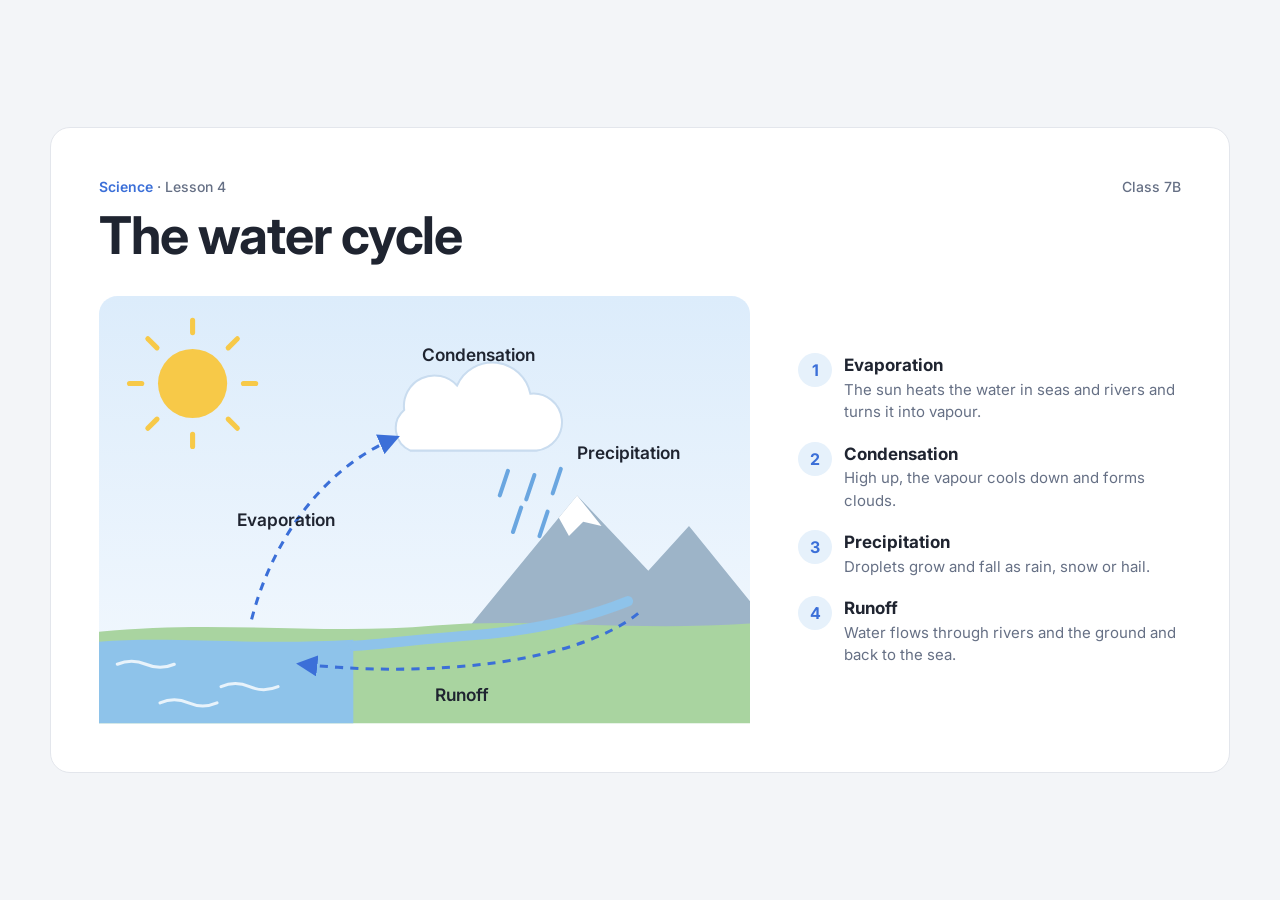
==== demo/aula.html @ 2f236cf4 "Cenas de demonstração para as capturas da loja (aula, estudo, revisão de design e roteiro) em pt, en" ====
<!doctype html>
<html lang="pt-BR">
<head>
<meta charset="utf-8">
<meta name="viewport" content="width=device-width, initial-scale=1">
<title>O ciclo da água</title>
<link rel="preconnect" href="https://fonts.googleapis.com">
<link href="https://fonts.googleapis.com/css2?family=Inter:wght@400;500;600;700&display=swap" rel="stylesheet">
<link rel="stylesheet" href="demo.css">
</head>
<body>
<div class="wrap">
  <main class="slide">
    <div class="kicker"><span><b data-t="subject">Ciências</b> · <span data-t="lesson">Aula 4</span></span><span data-t="class">Turma 7B</span></div>
    <h1 data-t="h1">O ciclo da água</h1>
    <div class="body">
      <svg viewBox="0 0 640 420" role="img" aria-label="">
        <defs>
          <linearGradient id="sky" x1="0" y1="0" x2="0" y2="1"><stop offset="0" stop-color="#dcecfb"/><stop offset="1" stop-color="#f4f9fe"/></linearGradient>
          <marker id="arrow" viewBox="0 0 10 10" refX="7" refY="5" markerWidth="7" markerHeight="7" orient="auto-start-reverse"><path d="M0,0 L10,5 L0,10 z" fill="#3b6fd8"/></marker>
        </defs>
        <rect width="640" height="420" rx="18" fill="url(#sky)"/>
        <!-- sun -->
        <g transform="translate(92 86)">
          <circle r="34" fill="#f7c948"/>
          <g stroke="#f7c948" stroke-width="5" stroke-linecap="round">
            <line x1="0" y1="-50" x2="0" y2="-62"/><line x1="0" y1="50" x2="0" y2="62"/><line x1="-50" y1="0" x2="-62" y2="0"/><line x1="50" y1="0" x2="62" y2="0"/>
            <line x1="35" y1="35" x2="44" y2="44"/><line x1="-35" y1="35" x2="-44" y2="44"/><line x1="35" y1="-35" x2="44" y2="-44"/><line x1="-35" y1="-35" x2="-44" y2="-44"/>
          </g>
        </g>
        <!-- cloud -->
        <g fill="#ffffff" stroke="#c9dcef" stroke-width="2">
          <path d="M300 112 a30 30 0 0 1 52 -24 a38 38 0 0 1 72 8 a28 28 0 0 1 6 56 h-124 a24 24 0 0 1 -6 -40 z"/>
        </g>
        <!-- rain -->
        <g stroke="#6aa6e0" stroke-width="4" stroke-linecap="round">
          <line x1="402" y1="172" x2="394" y2="196"/><line x1="428" y1="176" x2="420" y2="200"/><line x1="454" y1="170" x2="446" y2="194"/>
          <line x1="415" y1="208" x2="407" y2="232"/><line x1="441" y1="212" x2="433" y2="236"/>
        </g>
        <!-- mountains -->
        <path d="M360 330 L470 196 L540 270 L580 226 L640 300 L640 330 z" fill="#9db4c8"/>
        <path d="M470 196 L494 226 L476 222 L462 236 L452 218 z" fill="#ffffff"/>
        <!-- land and sea -->
        <path d="M0 330 C120 318 220 334 330 324 C420 316 520 330 640 322 L640 420 L0 420 z" fill="#a9d4a0"/>
        <path d="M0 340 C70 334 150 344 250 338 L250 420 L0 420 z" fill="#8ec3ea"/>
        <path d="M18 362 q14 -6 28 0 t28 0 M120 384 q14 -6 28 0 t28 0 M60 400 q14 -6 28 0 t28 0" fill="none" stroke="#ffffff" stroke-width="3" stroke-linecap="round" opacity=".8"/>
        <!-- river -->
        <path d="M520 300 C470 320 420 330 360 334 C310 338 280 342 250 344" fill="none" stroke="#8ec3ea" stroke-width="10" stroke-linecap="round"/>
        <!-- arrows -->
        <g fill="none" stroke="#3b6fd8" stroke-width="3" stroke-dasharray="8 7" marker-end="url(#arrow)">
          <path d="M150 318 C170 240 220 170 290 140"/>
          <path d="M530 312 C470 360 330 376 200 362"/>
        </g>
        <g font-size="17" font-weight="600" fill="#1f2430">
          <text x="136" y="226" data-t="evaporation">Evaporação</text>
          <text x="318" y="64" data-t="condensation">Condensação</text>
          <text x="470" y="160" data-t="precipitation">Precipitação</text>
          <text x="330" y="398" data-t="runoff">Escoamento</text>
        </g>
      </svg>
      <ol class="steps">
        <li><span class="n">1</span><div><h3 data-t="s1">Evaporação</h3><p data-t="s1p">O calor do sol transforma a água dos mares e rios em vapor.</p></div></li>
        <li><span class="n">2</span><div><h3 data-t="s2">Condensação</h3><p data-t="s2p">No alto, o vapor esfria e forma as nuvens.</p></div></li>
        <li><span class="n">3</span><div><h3 data-t="s3">Precipitação</h3><p data-t="s3p">As gotas crescem e caem como chuva, neve ou granizo.</p></div></li>
        <li><span class="n">4</span><div><h3 data-t="s4">Escoamento</h3><p data-t="s4p">A água corre pelos rios e pelo solo e volta ao mar.</p></div></li>
      </ol>
    </div>
  </main>
</div>
<script>
window.T = {
  en: { title: 'The water cycle', subject: 'Science', lesson: 'Lesson 4', 'class': 'Class 7B', h1: 'The water cycle',
    evaporation: 'Evaporation', condensation: 'Condensation', precipitation: 'Precipitation', runoff: 'Runoff',
    s1: 'Evaporation', s1p: 'The sun heats the water in seas and rivers and turns it into vapour.',
    s2: 'Condensation', s2p: 'High up, the vapour cools down and forms clouds.',
    s3: 'Precipitation', s3p: 'Droplets grow and fall as rain, snow or hail.',
    s4: 'Runoff', s4p: 'Water flows through rivers and the ground and back to the sea.' },
  es: { title: 'El ciclo del agua', subject: 'Ciencias', lesson: 'Clase 4', 'class': 'Grupo 7B', h1: 'El ciclo del agua',
    evaporation: 'Evaporación', condensation: 'Condensación', precipitation: 'Precipitación', runoff: 'Escorrentía',
    s1: 'Evaporación', s1p: 'El calor del sol convierte el agua de mares y ríos en vapor.',
    s2: 'Condensación', s2p: 'En lo alto, el vapor se enfría y forma las nubes.',
    s3: 'Precipitación', s3p: 'Las gotas crecen y caen como lluvia, nieve o granizo.',
    s4: 'Escorrentía', s4p: 'El agua corre por ríos y suelos y vuelve al mar.' }
};
</script>
<script src="demo.js"></script>
</body>
</html>
---- demo/demo.css ----
/* Shared look of the demo scenes: light only, so every screenshot matches. */
:root {
  --ink: #1f2430; --muted: #667085; --line: #e3e6ec; --paper: #ffffff; --page: #f3f5f8;
  --blue: #3b6fd8; --sky: #e6f1fb; --sea: #8ec3ea; --green: #8fc79a; --sand: #f1e2bf;
  --orange: #e8894a; --plum: #6b4fa0;
  color-scheme: light;
}
* { box-sizing: border-box; }
html, body { margin: 0; }
body {
  background: var(--page); color: var(--ink); min-height: 100vh;
  font: 16px/1.5 "Inter", system-ui, -apple-system, "Segoe UI", Roboto, sans-serif;
  -webkit-font-smoothing: antialiased;
}
h1, h2, h3, p { margin: 0; }
svg text { font-family: "Inter", system-ui, sans-serif; }
.wrap { min-height: 100vh; display: flex; align-items: center; justify-content: center; padding: 24px 16px; }

/* ---- Index ---- */
.index { max-width: 720px; margin: 0 auto; padding: 48px 16px; }
.index h1 { font-size: 28px; letter-spacing: -0.01em; margin-bottom: 8px; }
.index p { color: var(--muted); margin-bottom: 28px; }
.scene { background: var(--paper); border: 1px solid var(--line); border-radius: 16px; padding: 18px 20px; margin-bottom: 12px; }
.scene h2 { font-size: 18px; }
.scene p { margin: 2px 0 10px; font-size: 14px; }
.scene a { display: inline-block; margin-right: 14px; color: var(--blue); font-weight: 600; text-decoration: none; }

/* ---- 1. Lesson slide ---- */
.slide {
  width: min(1180px, 100%); background: var(--paper); border-radius: 20px; padding: clamp(20px, 4vw, 48px);
  border: 1px solid var(--line);
}
.slide .kicker { display: flex; justify-content: space-between; color: var(--muted); font-size: 14px; font-weight: 500; }
.slide .kicker b { color: var(--blue); font-weight: 600; }
.slide h1 { font-size: clamp(30px, 5vw, 52px); letter-spacing: -0.02em; line-height: 1.1; margin: 10px 0 clamp(16px, 3vw, 32px); }
.slide .body { display: grid; grid-template-columns: 1.7fr 1fr; gap: clamp(20px, 4vw, 48px); align-items: center; }
.slide svg { width: 100%; height: auto; display: block; }
.steps { list-style: none; padding: 0; margin: 0; display: grid; gap: 18px; }
.steps li { display: grid; grid-template-columns: 34px 1fr; gap: 12px; align-items: start; }
.steps .n { width: 34px; height: 34px; border-radius: 50%; background: var(--sky); color: var(--blue); font-weight: 700; display: grid; place-items: center; }
.steps h3 { font-size: 17px; }
.steps p { color: var(--muted); font-size: 15px; }
@media (max-aspect-ratio: 1/1) { .slide .body { grid-template-columns: 1fr; } }

/* ---- 2. Study sheet ---- */
.sheet {
  width: min(820px, 100%); background: var(--paper); border: 1px solid var(--line); border-radius: 6px;
  padding: clamp(24px, 5vw, 56px); font-family: "Source Serif 4", Georgia, serif; font-size: 17px; line-height: 1.6;
}
.sheet .head { display: flex; justify-content: space-between; font-family: "Inter", system-ui, sans-serif; font-size: 13px; color: var(--muted); border-bottom: 2px solid var(--ink); padding-bottom: 8px; margin-bottom: 22px; }
.sheet h1 { font-size: clamp(28px, 4.5vw, 38px); line-height: 1.15; margin-bottom: 12px; }
.sheet p + p { margin-top: 10px; }
.sheet .formula { margin: 20px 0; padding: 14px 18px; background: #f6f7fb; border-left: 4px solid var(--blue); font-size: 22px; font-style: italic; }
.sheet .split { display: grid; grid-template-columns: 1fr 1fr; gap: 28px; align-items: start; margin-top: 8px; }
.sheet svg { width: 100%; height: auto; display: block; }
.sheet h2 { font-family: "Inter", system-ui, sans-serif; font-size: 15px; text-transform: uppercase; letter-spacing: .06em; color: var(--muted); margin: 26px 0 8px; }
.sheet ol { margin: 0; padding-left: 22px; }
.sheet li { margin-bottom: 12px; }
.sheet .answer { display: block; height: 30px; border-bottom: 1px dashed #c9cfd8; margin-top: 4px; }
@media (max-aspect-ratio: 1/1) and (max-width: 700px) { .sheet .split { grid-template-columns: 1fr; } }

/* ---- 3. Design review ---- */
.review { width: min(1180px, 100%); }
.review .meta { display: flex; justify-content: space-between; color: var(--muted); font-size: 14px; margin-bottom: 12px; }
.review .meta b { color: var(--ink); }
.frame { background: #fbf8f3; border: 1px solid var(--line); border-radius: 18px; overflow: hidden; }
.frame .bar { display: flex; align-items: center; gap: 8px; padding: 12px 16px; background: #fff; border-bottom: 1px solid var(--line); }
.frame .bar i { width: 11px; height: 11px; border-radius: 50%; background: #e4e6ea; display: block; }
.frame .bar span { margin-left: 10px; flex: 1; background: #f3f4f6; border-radius: 8px; padding: 4px 12px; font-size: 13px; color: var(--muted); }
.site { padding: clamp(18px, 4vw, 40px); color: #3a2a1f; }
.site nav { display: flex; align-items: center; gap: 22px; font-size: 15px; }
.site nav .logo { font-weight: 800; font-size: 19px; margin-right: auto; letter-spacing: -0.01em; }
.site nav .cta { background: #3a2a1f; color: #fbf8f3; padding: 7px 14px; border-radius: 999px; }
.hero { display: grid; grid-template-columns: 1.1fr 1fr; gap: clamp(20px, 4vw, 48px); align-items: center; margin: clamp(24px, 5vw, 56px) 0; }
.hero h1 { font-size: clamp(32px, 5.5vw, 60px); line-height: 1.05; letter-spacing: -0.03em; }
.hero p { color: #7a6655; margin: 14px 0 22px; font-size: 17px; }
.hero .btn { display: inline-block; background: #c8693a; color: #fff; padding: 12px 22px; border-radius: 12px; font-weight: 600; }
.hero .btn.ghost { background: transparent; color: #3a2a1f; border: 1.5px solid #d9cbbb; margin-left: 8px; }
.hero svg { width: 100%; height: auto; display: block; }
.cards { display: grid; grid-template-columns: repeat(3, 1fr); gap: 16px; }
.cards div { background: #fff; border-radius: 14px; padding: 16px 18px; border: 1px solid #efe6db; }
.cards h3 { font-size: 16px; margin-bottom: 4px; }
.cards p { font-size: 14px; color: #7a6655; }
@media (max-aspect-ratio: 1/1) { .hero { grid-template-columns: 1fr; } .cards { grid-template-columns: 1fr; } .site nav a:not(.cta):not(.logo) { display: none; } }

/* ---- 4. Trip plan ---- */
.plan { width: min(1180px, 100%); display: grid; grid-template-columns: 1.6fr 1fr; gap: 20px; }
.plan .map, .plan .days { background: var(--paper); border: 1px solid var(--line); border-radius: 20px; padding: 18px; }
.plan .map svg { width: 100%; height: auto; display: block; border-radius: 12px; }
.plan h1 { font-size: clamp(26px, 3.6vw, 36px); letter-spacing: -0.02em; line-height: 1.1; }
.plan .sub { color: var(--muted); margin: 4px 0 18px; }
.day { border-top: 1px solid var(--line); padding: 14px 0 6px; }
.day h2 { font-size: 15px; text-transform: uppercase; letter-spacing: .06em; color: var(--muted); margin-bottom: 8px; }
.stop { display: grid; grid-template-columns: 26px 54px 1fr; gap: 8px; align-items: center; padding: 6px 0; }
.stop .pin { width: 24px; height: 24px; border-radius: 50%; color: #fff; font-size: 13px; font-weight: 700; display: grid; place-items: center; }
.stop time { color: var(--muted); font-size: 14px; font-variant-numeric: tabular-nums; }
.blank { height: 34px; border-bottom: 1px dashed #cfd5de; }
@media (max-aspect-ratio: 1/1) { .plan { grid-template-columns: 1fr; } }
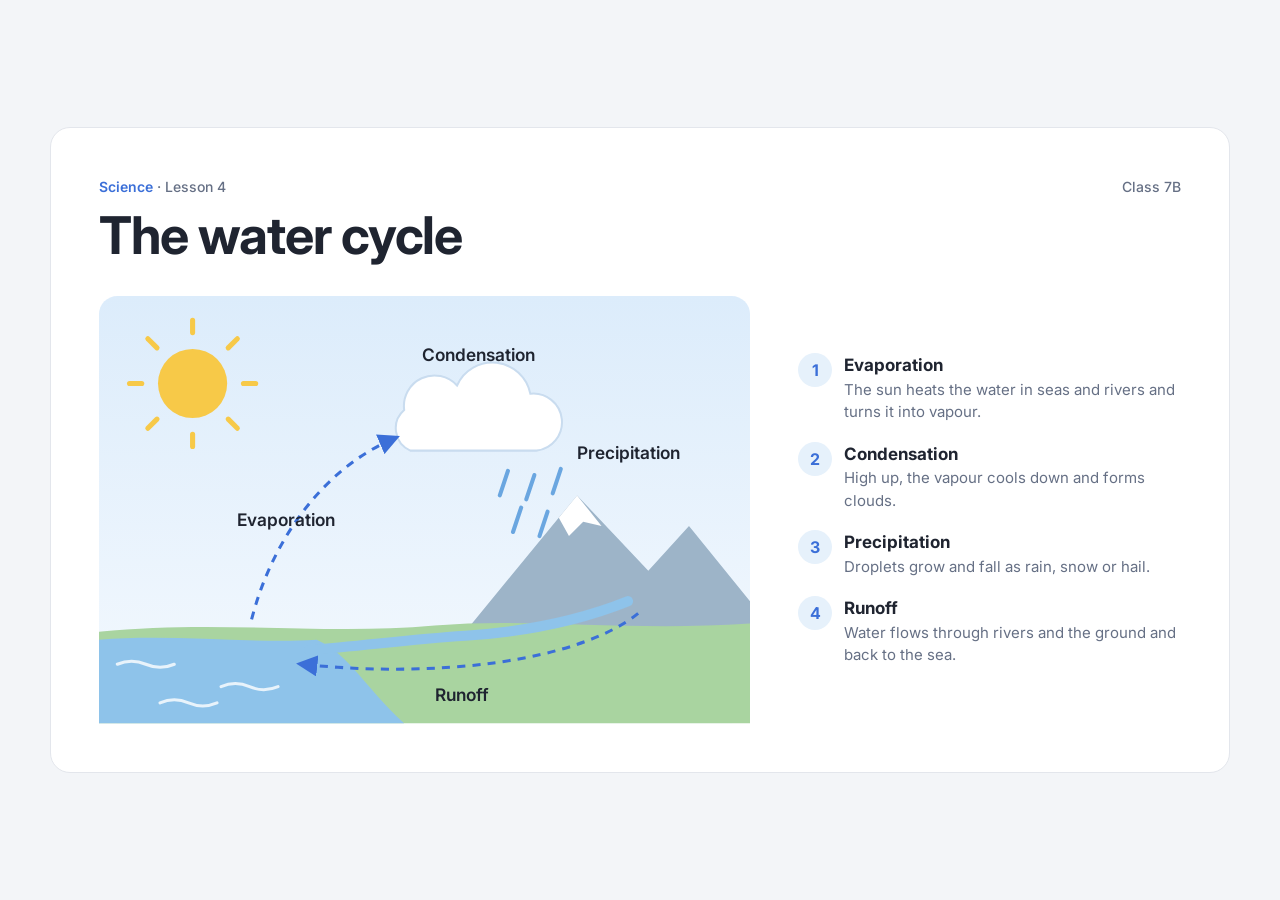
==== commit 0901c5bd: "Cenas: rio chega ao mar, gráfico sem o 5 cortado, cabeçalho da revisão no celular Co-Authored-By: Cl" ====
--- a/demo/aula.html
+++ b/demo/aula.html
@@ -42,10 +42,10 @@
         <path d="M470 196 L494 226 L476 222 L462 236 L452 218 z" fill="#ffffff"/>
         <!-- land and sea -->
         <path d="M0 330 C120 318 220 334 330 324 C420 316 520 330 640 322 L640 420 L0 420 z" fill="#a9d4a0"/>
-        <path d="M0 340 C70 334 150 344 250 338 L250 420 L0 420 z" fill="#8ec3ea"/>
+        <path d="M0 338 C70 332 150 342 214 338 C246 352 262 386 300 420 L0 420 z" fill="#8ec3ea"/>
         <path d="M18 362 q14 -6 28 0 t28 0 M120 384 q14 -6 28 0 t28 0 M60 400 q14 -6 28 0 t28 0" fill="none" stroke="#ffffff" stroke-width="3" stroke-linecap="round" opacity=".8"/>
         <!-- river -->
-        <path d="M520 300 C470 320 420 330 360 334 C310 338 280 342 250 344" fill="none" stroke="#8ec3ea" stroke-width="10" stroke-linecap="round"/>
+        <path d="M520 300 C470 320 420 330 360 334 C300 338 260 344 206 348" fill="none" stroke="#8ec3ea" stroke-width="10" stroke-linecap="round"/>
         <!-- arrows -->
         <g fill="none" stroke="#3b6fd8" stroke-width="3" stroke-dasharray="8 7" marker-end="url(#arrow)">
           <path d="M150 318 C170 240 220 170 290 140"/>
--- a/demo/demo.css
+++ b/demo/demo.css
@@ -81,6 +81,7 @@
 .cards div { background: #fff; border-radius: 14px; padding: 16px 18px; border: 1px solid #efe6db; }
 .cards h3 { font-size: 16px; margin-bottom: 4px; }
 .cards p { font-size: 14px; color: #7a6655; }
+@media (max-width: 520px) { .review .meta > span:last-child { display: none; } }
 @media (max-aspect-ratio: 1/1) { .hero { grid-template-columns: 1fr; } .cards { grid-template-columns: 1fr; } .site nav a:not(.cta):not(.logo) { display: none; } }
 
 /* ---- 4. Trip plan ---- */
